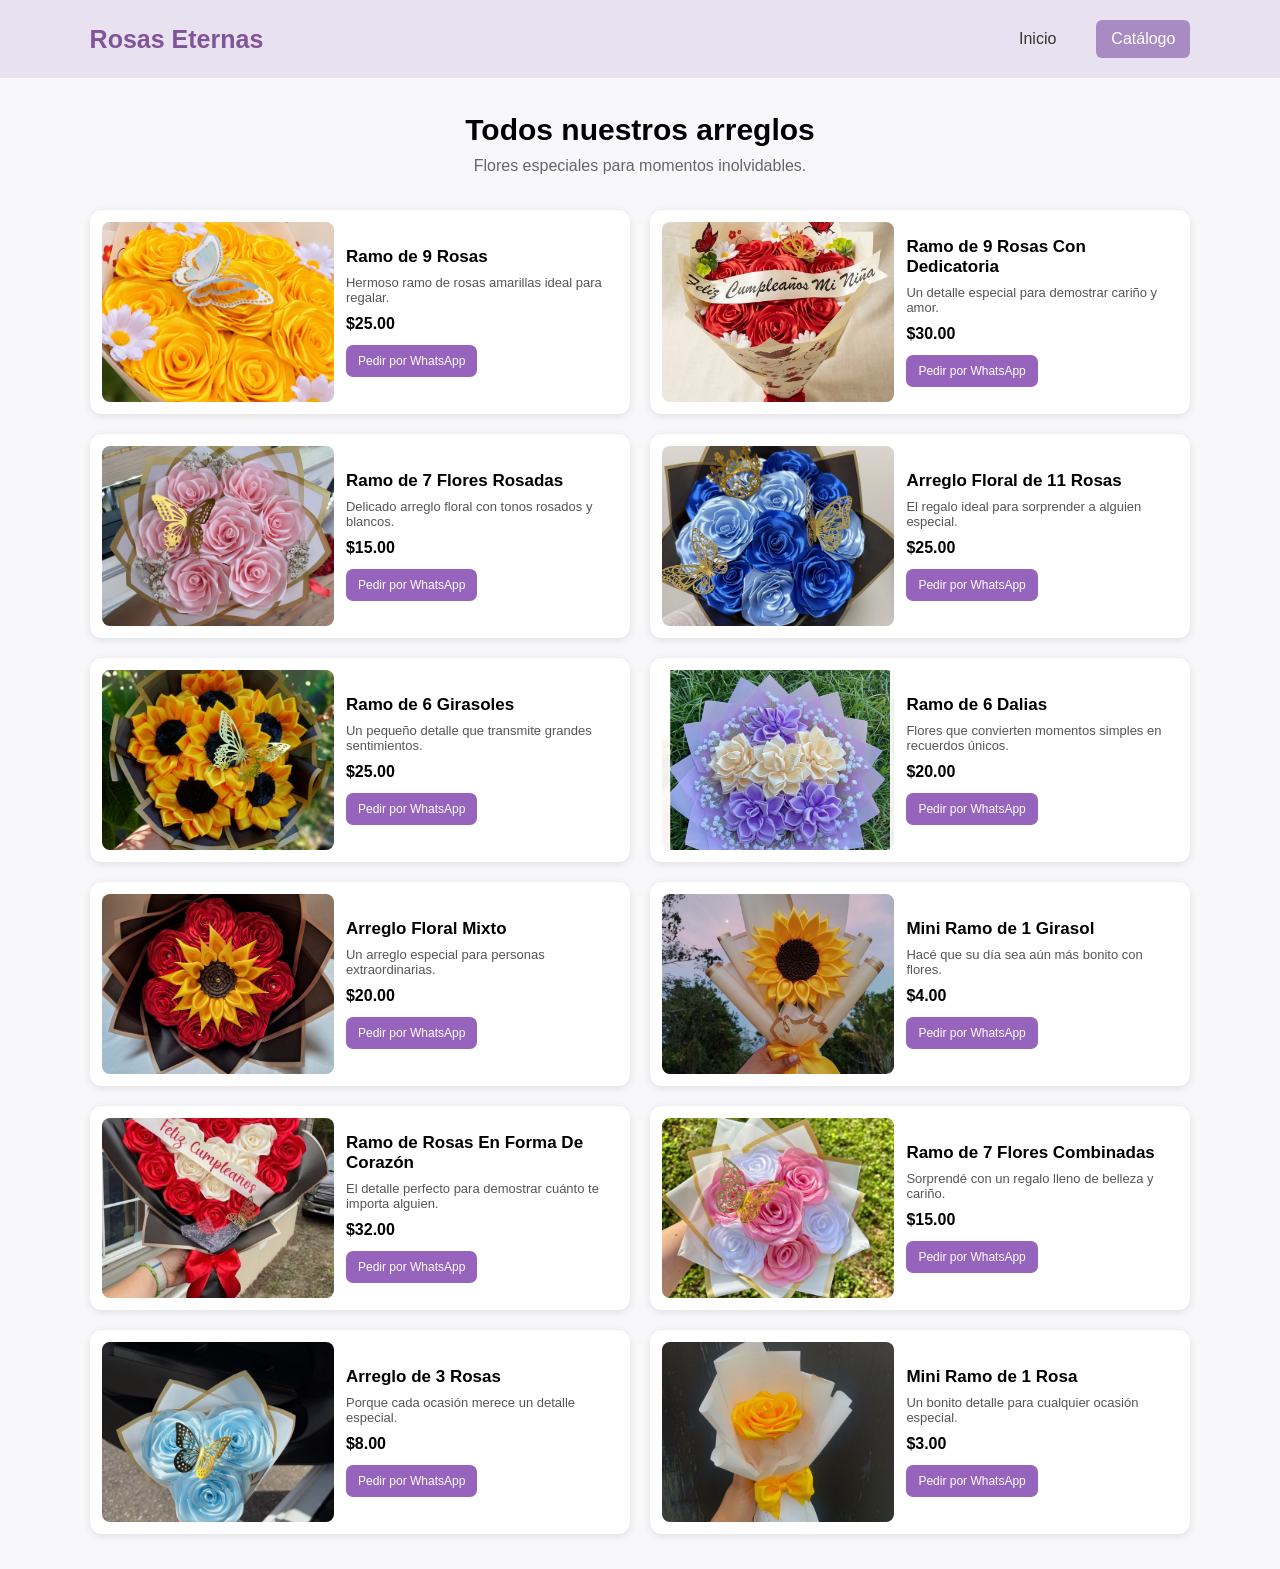
==== catalogo.html @ 05811ad8 "Add files via upload" ====
<!DOCTYPE html>
<html lang="es">

<head>
    <meta charset="UTF-8">
    <meta name="viewport" content="width=device-width, initial-scale=1.0">

    <title>Catálogo | Rosas Eternas</title>

    <link rel="stylesheet" href="catalogo.css">
</head>

<body>

    <!-- BARRA DE NAVEGACIÓN -->
    <header class="encabezado">

        <h1>Rosas Eternas</h1>

        <nav>
            <a href="inicio.html">Inicio</a>
            <a href="catalogo.html" class="activo">Catálogo</a>
        </nav>

    </header>


    <!-- TITULO DEL CATALOGO -->
    <section class="catalogo">

        <h2>Todos nuestros arreglos</h2>

        <p class="descripcion">
            Flores especiales para momentos inolvidables.
        </p>


        <!-- CONTENEDOR DE PRODUCTOS -->
        <div class="contenedor-productos">


            <!-- PRODUCTO 1 -->
            <div class="producto">

                <img src="fotos/FLORES1.jpeg" alt="Ramo de rosas amarillas">

                <div class="informacion">

                    <h3>Ramo de 9 Rosas</h3>

                    <p>
                        Hermoso ramo de rosas amarillas
                        ideal para regalar.
                    </p>

                    <h4>$25.00</h4>

                   <a href="https://wa.me/19086925743?text=Hola,%20me%20interesa%20el%20Arreglo%20Floral"
   target="_blank" class="btn-whatsapp">
   Pedir por WhatsApp
</a>

                </div>

            </div>


            <!-- PRODUCTO 2 -->
            <div class="producto">

                <img src="fotos/IMG_3871.jpeg" alt="Ramo de rosas rojas">

                <div class="informacion">

                    <h3>Ramo de 9 Rosas Con Dedicatoria</h3>

                    <p>
                        Un detalle especial para demostrar
                        cariño y amor.
                    </p>

                    <h4>$30.00</h4>

                    <a href="https://wa.me/19086925743?text=Hola,%20me%20interesa%20el%20Arreglo%20Floral"
   target="_blank" class="btn-whatsapp">
   Pedir por WhatsApp
</a>

                </div>

            </div>


            <!-- PRODUCTO 3 -->
            <div class="producto">

                <img src="fotos/IMG_3885.jpeg" alt="Ramo de flores rosadas">

                <div class="informacion">

                    <h3>Ramo de 7 Flores Rosadas</h3>

                    <p>
                        Delicado arreglo floral con tonos
                        rosados y blancos.
                    </p>

                    <h4>$15.00</h4>

                    <a href="https://wa.me/19086925743?text=Hola,%20me%20interesa%20el%20Arreglo%20Floral"
   target="_blank" class="btn-whatsapp">
   Pedir por WhatsApp
</a>

                </div>

            </div>


            <!-- PRODUCTO 4 -->
            <div class="producto">

                <img src="fotos/unnamed.jpg" alt="Arreglo floral">

                <div class="informacion">

                    <h3>Arreglo Floral de 11 Rosas</h3>

                    <p>
                        El regalo ideal para sorprender a alguien especial.
                    </p>

                    <h4>$25.00</h4>

                   <a href="https://wa.me/19086925743?text=Hola,%20me%20interesa%20el%20Arreglo%20Floral"
   target="_blank" class="btn-whatsapp">
   Pedir por WhatsApp
</a>

                </div>
            </div>


            
                <!-- PRODUCTO 5 -->
             <div class="producto">

                <img src="fotos/IMG_3967.jpeg" alt="Arreglo floral">

                <div class="informacion">

                    <h3>Ramo de 6 Girasoles</h3>

                    <p>
                        Un pequeño detalle que transmite grandes sentimientos.
                    </p>

                    <h4>$25.00</h4>

                   <a href="https://wa.me/19086925743?text=Hola,%20me%20interesa%20el%20Arreglo%20Floral"
   target="_blank" class="btn-whatsapp">
   Pedir por WhatsApp
</a>

                </div>

             </div>

            <!-- PRODUCTO 6 -->
              <div class="producto">

                <img src="fotos/6acaddac-d0a6-408a-8909-ceed71970ee9.jpeg" alt="Arreglo floral">

                <div class="informacion">

                    <h3>Ramo de 6 Dalias</h3>

                    <p>
                        Flores que convierten momentos simples en recuerdos únicos.
                    </p>

                    <h4>$20.00</h4>

                   <a href="https://wa.me/19086925743?text=Hola,%20me%20interesa%20el%20Arreglo%20Floral"
   target="_blank" class="btn-whatsapp">
   Pedir por WhatsApp
</a>

                </div>
              </div>


               
<!-- PRODUCTO 7 -->
<div class="producto">

    <img src="fotos/IMG_3968.jpeg" alt="Arreglo floral">

    <div class="informacion">

        <h3>Arreglo Floral Mixto</h3>

        <p>
            Un arreglo especial para personas extraordinarias.
        </p>

        <h4>$20.00</h4>

        <a href="https://wa.me/19086925743?text=Hola,%20me%20interesa%20el%20Arreglo%20Floral"
   target="_blank" class="btn-whatsapp">
   Pedir por WhatsApp
</a>

    </div>

</div>


<!-- PRODUCTO 8 -->
<div class="producto">

    <img src="fotos/IMG_3972.jpeg" alt="Arreglo floral">

    <div class="informacion">

        <h3>Mini Ramo de 1 Girasol</h3>

        <p>
            Hacé que su día sea aún más bonito con flores.
        </p>

        <h4>$4.00</h4>

       <a href="https://wa.me/19086925743?text=Hola,%20me%20interesa%20el%20Arreglo%20Floral"
   target="_blank" class="btn-whatsapp">
   Pedir por WhatsApp
</a>

    </div>

</div>


<!-- PRODUCTO 9 -->
<div class="producto">

    <img src="fotos/a7d4e8bf-3d9a-43af-8b9c-3f8a98b2d3c6.jpeg" alt="Arreglo floral">

    <div class="informacion">

        <h3>Ramo de Rosas En Forma De Corazón</h3>

        <p>
            El detalle perfecto para demostrar cuánto te importa alguien.
        </p>

        <h4>$32.00</h4>

        <a href="https://wa.me/19086925743?text=Hola,%20me%20interesa%20el%20Arreglo%20Floral"
   target="_blank" class="btn-whatsapp">
   Pedir por WhatsApp
</a>

    </div>

</div>

    <!-- PRODUCTO 10 -->
<div class="producto">

    <img src="fotos/IMG_3886.jpeg" alt="Arreglo floral">

    <div class="informacion">

        <h3>Ramo de 7 Flores Combinadas</h3>

        <p>
            Sorprendé con un regalo lleno de belleza y cariño.
        </p>

        <h4>$15.00</h4>

       <a href="https://wa.me/19086925743?text=Hola,%20me%20interesa%20el%20Arreglo%20Floral"
   target="_blank" class="btn-whatsapp">
   Pedir por WhatsApp
</a>

    </div>

</div>

<!-- PRODUCTO 11 -->
<div class="producto">

    <img src="fotos/IMG_3970.jpeg" alt="Arreglo floral">

    <div class="informacion">

        <h3>Arreglo de 3 Rosas</h3>

        <p>
            Porque cada ocasión merece un detalle especial.
        </p>

        <h4>$8.00</h4>

       <a href="https://wa.me/19086925743?text=Hola,%20me%20interesa%20el%20Arreglo%20Floral"
   target="_blank" class="btn-whatsapp">
   Pedir por WhatsApp
</a>

    </div>

</div>

<!-- PRODUCTO 12 -->
<div class="producto">

    <img src="fotos/IMG_3971.jpeg" alt="Arreglo floral">

    <div class="informacion">

        <h3>Mini Ramo de 1 Rosa</h3>

        <p>
            Un bonito detalle para cualquier
            ocasión especial.
        </p>

        <h4>$3.00</h4>

       <a href="https://wa.me/19086925743?text=Hola,%20me%20interesa%20el%20Arreglo%20Floral"
   target="_blank" class="btn-whatsapp">
   Pedir por WhatsApp
</a>

    </div>

</div>
<!-- CIERRE DEL CONTENEDOR DE PRODUCTOS -->
</div>

<!-- CIERRE DEL CATÁLOGO -->
</section>

</body>
</html>
---- catalogo.css ----
/* CONFIGURACION GENERAL */

* {
    margin: 0;
    padding: 0;
    box-sizing: border-box;
}

body {
    font-family: Arial, sans-serif;
    background-color: #F8F7FA;
}


/* ENCABEZADO */

.encabezado {
    display: flex;
    justify-content: space-between;
    align-items: center;
    padding: 20px 7%;
    background-color: #E8E2F0;
}

.encabezado h1 {
    color: #80549A;
    font-size: 25px;
}

nav {
    display: flex;
    gap: 25px;
}

nav a {
    text-decoration: none;
    color: #333;
    padding: 10px 15px;
    border-radius: 6px;
}

nav a:hover,
nav .activo {
    background-color: #A98BC4;
    color: white;
}


/* TITULO DEL CATALOGO */

.catalogo {
    padding: 35px 7%;
}

.catalogo h2 {
    text-align: center;
    font-size: 30px;
    margin-bottom: 10px;
}

.descripcion {
    text-align: center;
    color: #666;
    margin-bottom: 35px;
}


/* PRODUCTOS */

.contenedor-productos {
    display: grid;
    grid-template-columns: repeat(2, 1fr);
    gap: 20px;
}


/* TARJETAS */

.producto {
    display: flex;
    align-items: center;
    gap: 12px;
    background-color: white;
    padding: 12px;
    border-radius: 12px;
    box-shadow: 0 2px 8px rgba(0,0,0,0.10);
}


/* IMAGENES */

.producto img {
    width: 45%;
    height: 180px;
    object-fit: cover;
    border-radius: 8px;
}


/* INFORMACION */

.informacion {
    flex: 1;
}

.informacion h3 {
    font-size: 17px;
    margin-bottom: 8px;
}

.informacion p {
    font-size: 13px;
    color: #555;
    margin-bottom: 10px;
}

.informacion h4 {
    margin-bottom: 12px;
    font-size: 16px;
}


/* BOTON WHATSAPP */

.btn-whatsapp {
    display: inline-block;
    text-decoration: none;
    background-color: #9664BD;
    color: white;
    padding: 9px 12px;
    border-radius: 7px;
    font-size: 12px;
}

.btn-whatsapp:hover {
    background-color: #754A99;
}


/* ADAPTACION A CELULARES */

@media (max-width: 700px) {

    .encabezado {
        padding: 18px;
    }

    .encabezado h1 {
        font-size: 20px;
    }

    nav {
        gap: 5px;
    }

    nav a {
        font-size: 13px;
        padding: 8px;
    }

    .catalogo {
        padding: 30px 15px;
    }

    .catalogo h2 {
        font-size: 24px;
    }

    .contenedor-productos {
        grid-template-columns: 1fr;
    }

    .producto img {
        height: 160px;
    }

}

@media(max-width: 480px) {
    .producto {
        flex-direction: column;
        align-items: stretch;
    }

    .producto img {
        width: 100%;
        height: 220px;
    }

    .informacion {
        padding: 10px;
    }

    .btn-whatsapp {
        text-align: center;
    }
}
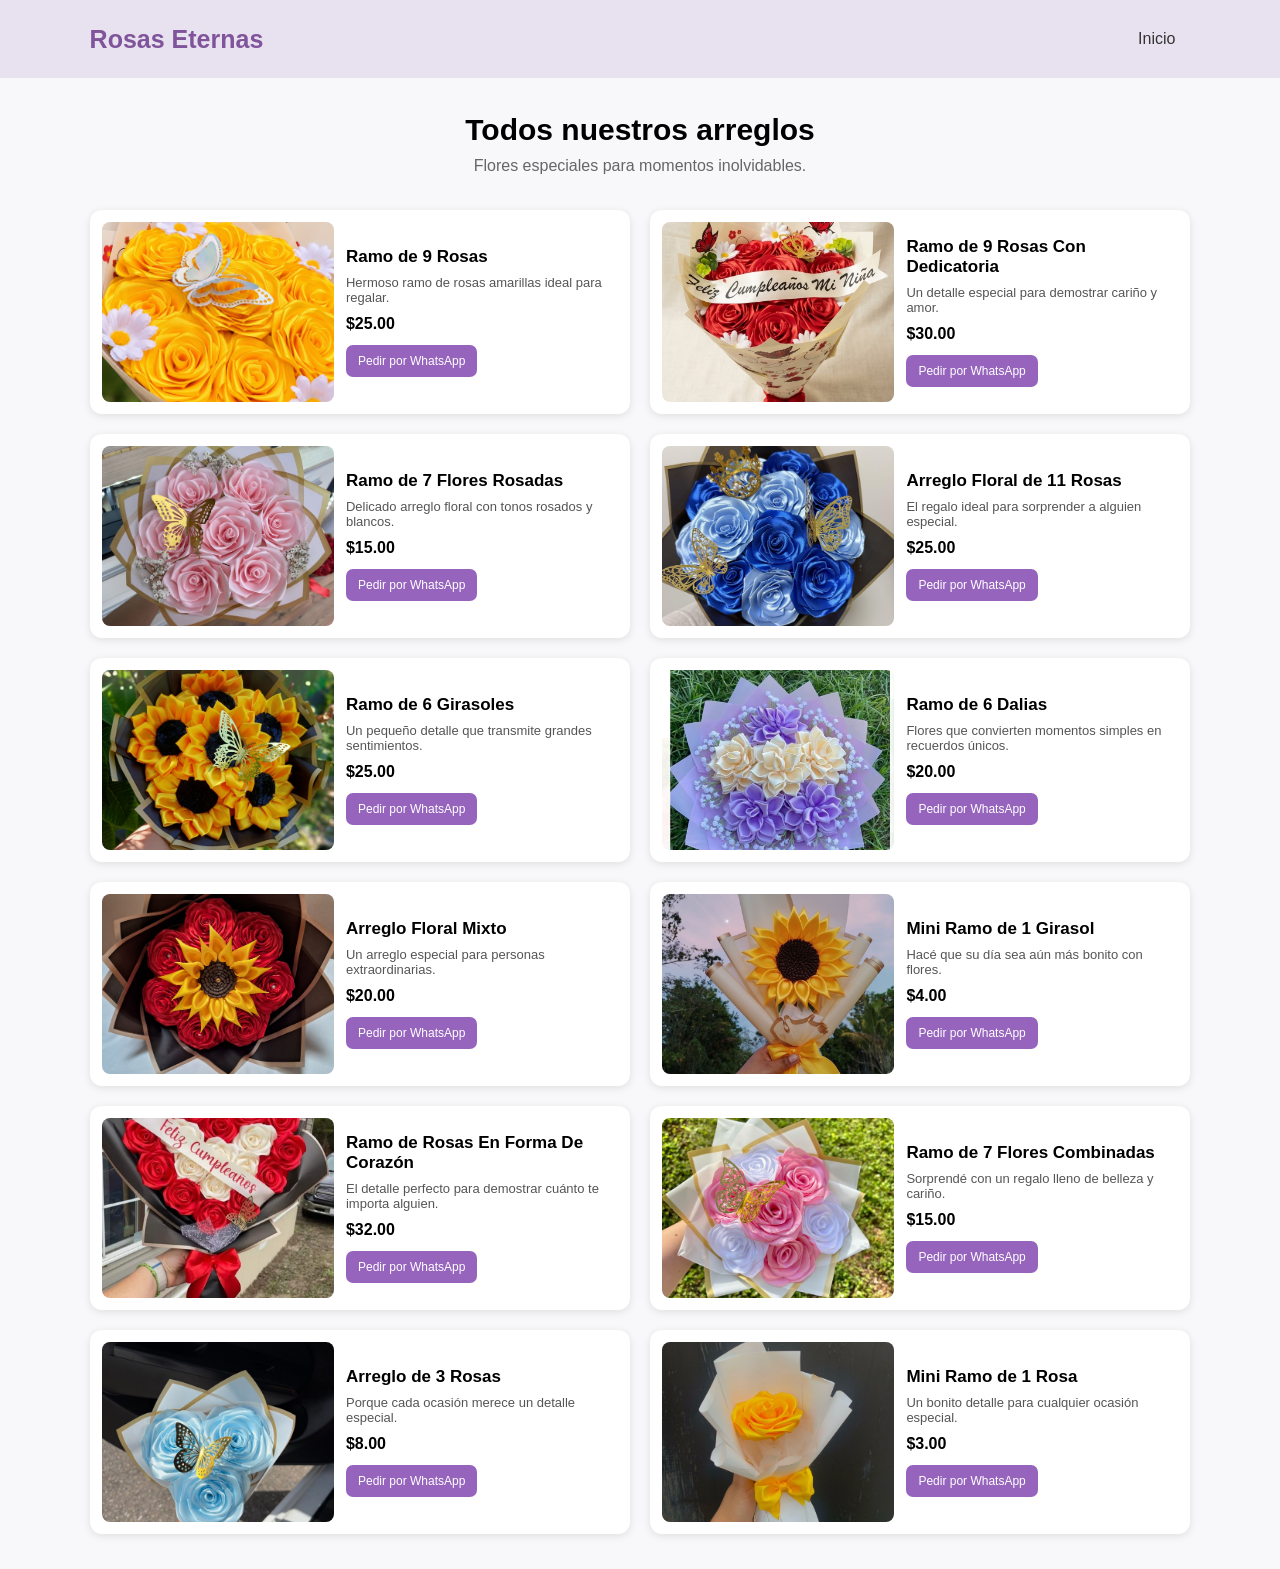
==== commit 58609eec: "Add files via upload" ====
--- a/catalogo.html
+++ b/catalogo.html
@@ -20,7 +20,7 @@
 
         <nav>
             <a href="inicio.html">Inicio</a>
-            <a href="catalogo.html" class="activo">Catálogo</a>
+
         </nav>
 
     </header>
